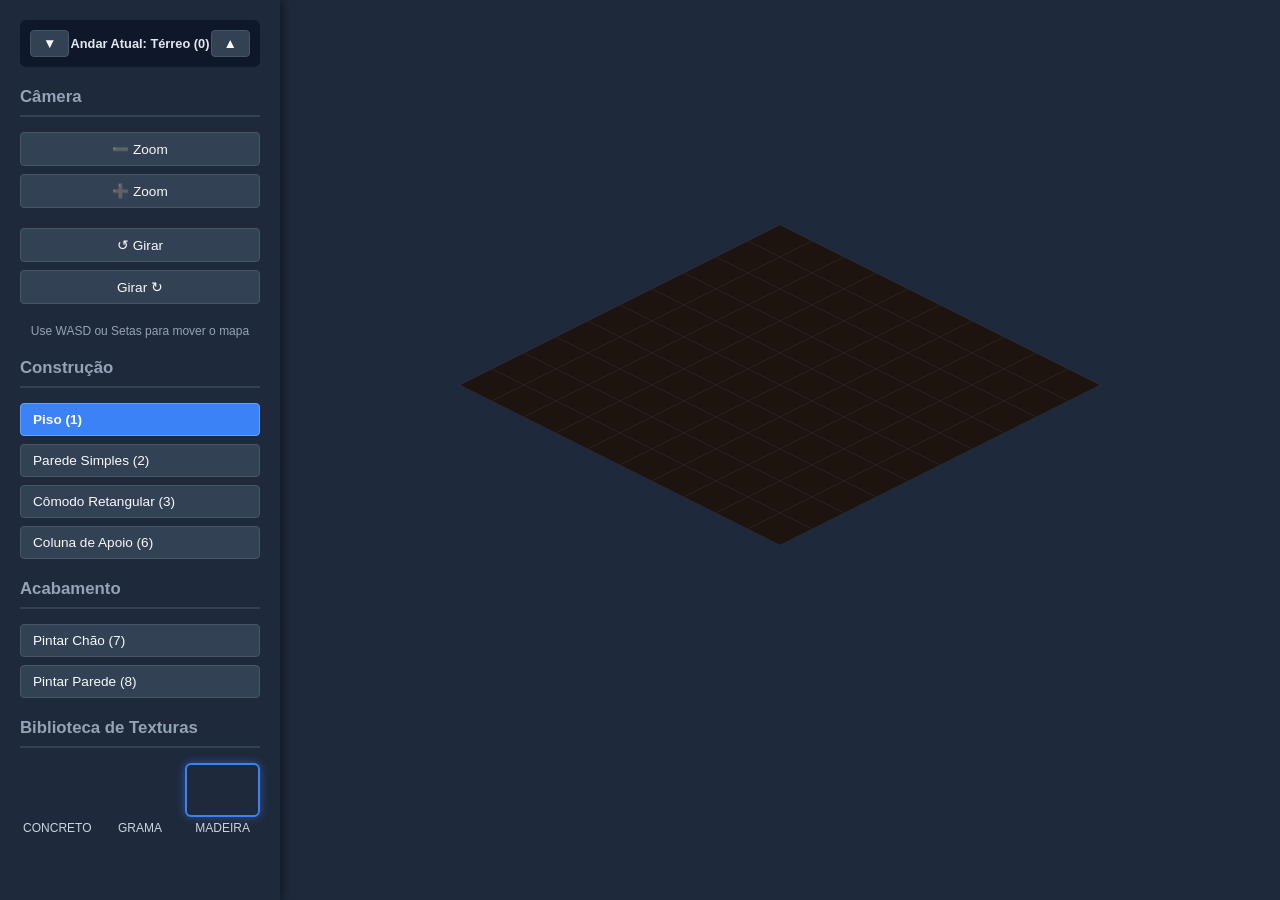
==== index.html @ ed42fa28 "ok" ====
<!DOCTYPE html>
<html lang="pt-BR">
<head>
    <meta charset="UTF-8">
    <meta name="viewport" content="width=device-width, initial-scale=1.0">
    <title>Engine Isométrica 2.5D - Construtor</title>
    <style>
        body {
            margin: 0; padding: 0;
            background-color: #0f172a; color: #e2e8f0;
            font-family: 'Segoe UI', Tahoma, Geneva, Verdana, sans-serif;
            display: flex; height: 100vh; overflow: hidden;
        }

        #ui-panel {
            width: 280px; min-width: 280px;
            background-color: #1e293b; box-shadow: 2px 0 10px rgba(0,0,0,0.5);
            display: flex; flex-direction: column; padding: 20px;
            box-sizing: border-box; z-index: 10; overflow-y: auto;
        }

        h2 { font-size: 1.05rem; margin: 0 0 15px 0; border-bottom: 2px solid #334155; padding-bottom: 8px; color: #94a3b8; }

        .tool-group { display: flex; flex-direction: column; gap: 8px; margin-bottom: 20px; }
        .row-group { display: flex; gap: 8px; justify-content: space-between; }
        .row-group button { flex-grow: 1; text-align: center; }

        button {
            background-color: #334155; color: #f8fafc; border: 1px solid #475569;
            padding: 8px 12px; border-radius: 4px; cursor: pointer; font-size: 0.85rem;
            text-align: left; transition: 0.2s;
        }

        button:hover { background-color: #475569; }
        button.active { background-color: #3b82f6; border-color: #60a5fa; color: white; font-weight: bold; }

        .floor-controls {
            display: flex; justify-content: space-between; align-items: center;
            background-color: #0f172a; padding: 10px; border-radius: 6px; margin-bottom: 20px;
        }
        .floor-controls button { padding: 5px 12px; text-align: center; }
        #floorLabel { font-size: 0.8rem; font-weight: bold; text-align: center; }

        .slider-group { display: flex; flex-direction: column; gap: 5px; font-size: 0.85rem; margin-bottom: 15px; }
        select { background-color: #334155; color: white; border: 1px solid #475569; padding: 6px; border-radius: 4px; width: 100%; }

        .texture-grid { display: grid; grid-template-columns: repeat(3, 1fr); gap: 8px; margin-bottom: 20px; }
        .texture-btn { height: 50px; border-radius: 6px; border: 2px solid transparent; cursor: pointer; background-size: cover; background-position: center; transition: 0.2s; }
        .texture-btn:hover { border-color: #94a3b8; transform: scale(1.05); }
        .texture-btn.selected { border-color: #3b82f6; box-shadow: 0 0 10px rgba(59, 130, 246, 0.5); }
        .texture-label { font-size: 0.75rem; text-align: center; color: #cbd5e1; margin-top: 4px; }
        .texture-wrapper { display: flex; flex-direction: column; }

        .color-picker { display: flex; justify-content: space-between; align-items: center; font-size: 0.85rem; margin-bottom: 8px; }
        .color-picker input[type="color"] { cursor: pointer; border: none; border-radius: 4px; width: 30px; height: 30px; padding: 0; background: none; }

        #canvas-container { flex-grow: 1; position: relative; width: calc(100vw - 280px); height: 100vh; overflow: hidden; }
        #gameCanvas { position: absolute; top: 0; left: 0; width: 100%; height: 100%; cursor: crosshair; display: block; }
    </style>
</head>
<body>

    <div id="ui-panel">
        
        <div class="floor-controls">
            <button id="btnFloorDown" title="Descer Andar">▼</button>
            <span id="floorLabel">Andar Atual: Térreo (0)</span>
            <button id="btnFloorUp" title="Subir Andar">▲</button>
        </div>

        <!-- CÂMERA -->
        <h2>Câmera</h2>
        <div class="tool-group row-group">
            <button id="btnZoomOut" title="Afastar">➖ Zoom</button>
            <button id="btnZoomIn" title="Aproximar">➕ Zoom</button>
        </div>
        <div class="tool-group row-group">
            <button id="btnRotL" title="Em breve!">↺ Girar</button>
            <button id="btnRotR" title="Em breve!">Girar ↻</button>
        </div>
        <div style="font-size: 0.75rem; color: #94a3b8; text-align: center; margin-bottom: 20px;">Use WASD ou Setas para mover o mapa</div>

        <h2>Construção</h2>
        <div class="tool-group">
            <button id="btnPiso" class="active">Piso (1)</button>
            <button id="btnParede">Parede Simples (2)</button>
            <button id="btnRoomRect">Cômodo Retangular (3)</button>
            <button id="btnColuna">Coluna de Apoio (6)</button>
        </div>

        <h2>Acabamento</h2>
        <div class="tool-group">
            <button id="btnPaintFloor">Pintar Chão (7)</button>
            <button id="btnPaintWall">Pintar Parede (8)</button>
        </div>

        <h2>Biblioteca de Texturas</h2>
        <div class="texture-grid" id="texturePalette"></div>

        <h2>Ações</h2>
        <div class="tool-group">
            <button id="btnBorracha">Apagar (Segurar Ctrl)</button>
            <button id="btnCutaway">Paredes: CORTADAS (C)</button>
            <button id="btnUndo">Desfazer (Ctrl+Z)</button> <!-- O BOTÃO QUE DERRUBOU A ENGINE VOLTOU! -->
        </div>

        <h2>Geometria</h2>
        <div class="slider-group">
            <label for="sliderAltura">Altura das Paredes: <strong id="valorAltura">48</strong></label>
            <input type="range" id="sliderAltura" min="12" max="96" value="48">
        </div>

    </div>

    <!-- O CONTAINER SEGURO -->
    <div id="canvas-container">
        <canvas id="gameCanvas"></canvas>
    </div>

    <script src="script.js"></script>
</body>
</html>
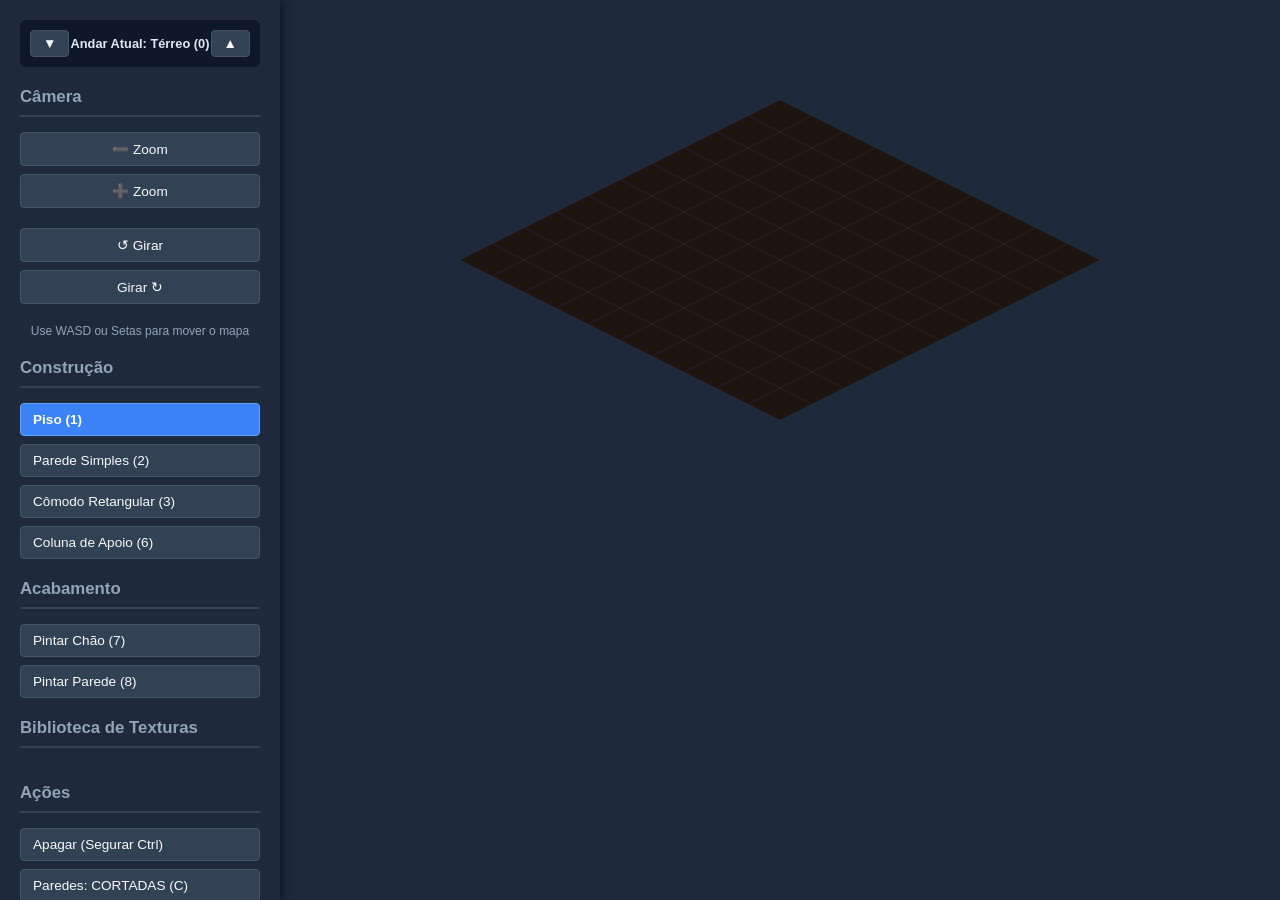
==== commit 2989c36c: "Corrige erro fatal que impedia a engine de carregar + 3 defeitos de construcao - index.html: restaur" ====
--- a/index.html
+++ b/index.html
@@ -1,6 +1,4 @@
-<!DOCTYPE html>
-<html lang="pt-BR">
-<head>
+<html lang="pt-BR"><head>
     <meta charset="UTF-8">
     <meta name="viewport" content="width=device-width, initial-scale=1.0">
     <title>Engine Isométrica 2.5D - Construtor</title>
@@ -109,14 +107,41 @@
             <label for="sliderAltura">Altura das Paredes: <strong id="valorAltura">48</strong></label>
             <input type="range" id="sliderAltura" min="12" max="96" value="48">
         </div>
+        <div class="slider-group">
+            <label for="roofPitchSelect">Inclinação do Telhado</label>
+            <select id="roofPitchSelect">
+                <option value="6">Baixo (Estilo Moderno)</option>
+                <option value="12">Médio (Padrão)</option>
+                <option value="24" selected="">Alto (Clássico)</option>
+            </select>
+        </div>
+
+        <h2>Materiais</h2>
+        <div class="color-picker">
+            <span>Grama / Chão:</span>
+            <input type="color" id="colorSurface" value="#1e293b">
+        </div>
+        <div class="color-picker">
+            <span>Terra (Vazio):</span>
+            <input type="color" id="colorDirt" value="#1e140f">
+        </div>
+        <div class="color-picker">
+            <span>Chão Subsolo:</span>
+            <input type="color" id="colorUnderground" value="#0a0705">
+        </div>
+        <div class="color-picker">
+            <span>Telhado:</span>
+            <input type="color" id="colorRoof" value="#475569">
+        </div>
 
     </div>
 
     <!-- O CONTAINER SEGURO -->
     <div id="canvas-container">
-        <canvas id="gameCanvas"></canvas>
+        <canvas id="gameCanvas" width="1392" height="901"></canvas>
     </div>
 
     <script src="script.js"></script>
+
 </body>
 </html>
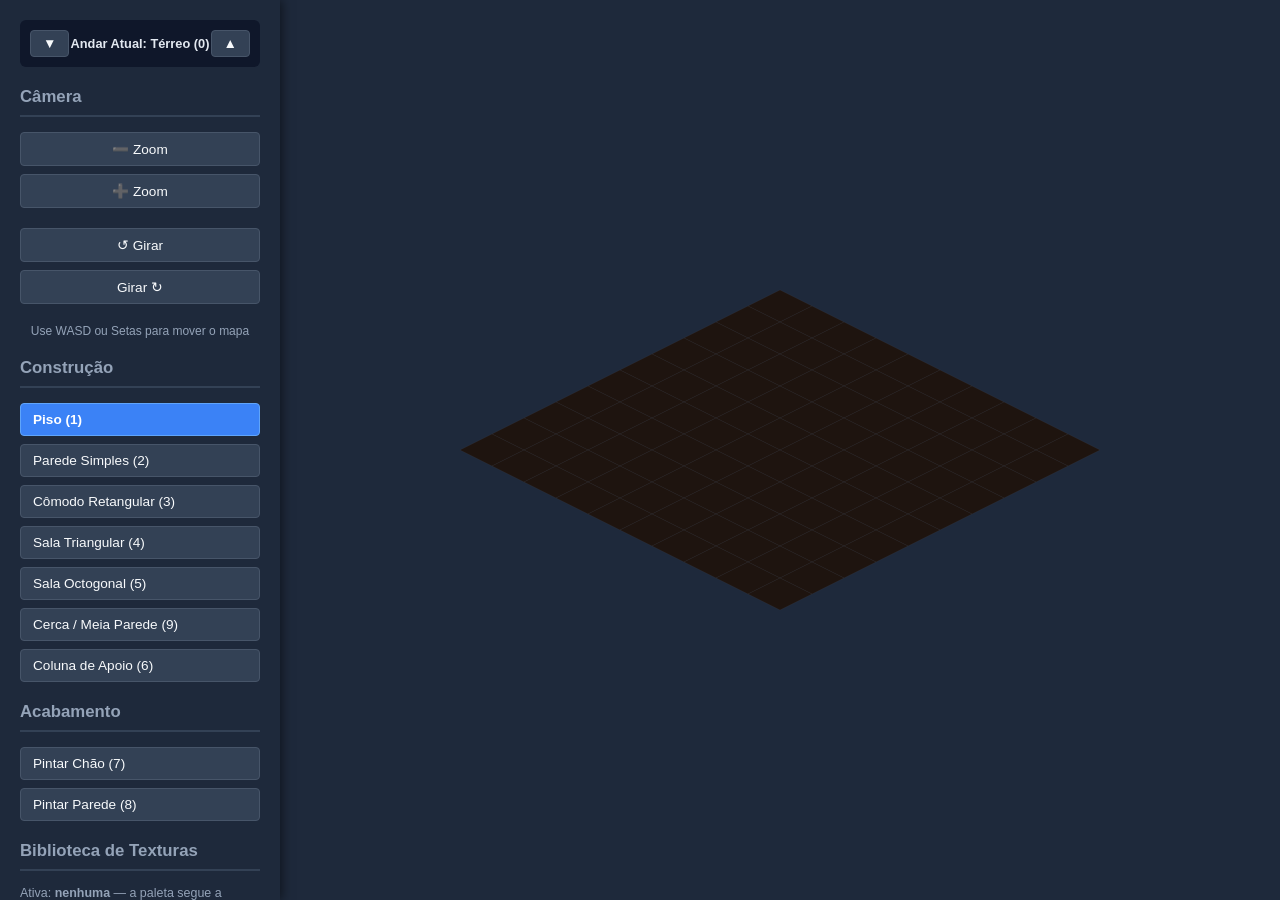
==== commit 66032e1c: "Add files via upload" ====
--- a/index.html
+++ b/index.html
@@ -1,4 +1,6 @@
-<html lang="pt-BR"><head>
+<!DOCTYPE html>
+<html lang="pt-BR">
+<head>
     <meta charset="UTF-8">
     <meta name="viewport" content="width=device-width, initial-scale=1.0">
     <title>Engine Isométrica 2.5D - Construtor</title>
@@ -83,6 +85,9 @@
             <button id="btnPiso" class="active">Piso (1)</button>
             <button id="btnParede">Parede Simples (2)</button>
             <button id="btnRoomRect">Cômodo Retangular (3)</button>
+            <button id="btnRoomTri">Sala Triangular (4)</button>
+            <button id="btnRoomOct">Sala Octogonal (5)</button>
+            <button id="btnCerca">Cerca / Meia Parede (9)</button>
             <button id="btnColuna">Coluna de Apoio (6)</button>
         </div>
 
@@ -93,6 +98,9 @@
         </div>
 
         <h2>Biblioteca de Texturas</h2>
+        <div style="font-size:0.78rem; color:#94a3b8; margin-bottom:8px;">
+            Ativa: <strong id="texturaAtiva">nenhuma</strong> — a paleta segue a ferramenta (7 chão, 8 parede).
+        </div>
         <div class="texture-grid" id="texturePalette"></div>
 
         <h2>Ações</h2>
@@ -112,7 +120,7 @@
             <select id="roofPitchSelect">
                 <option value="6">Baixo (Estilo Moderno)</option>
                 <option value="12">Médio (Padrão)</option>
-                <option value="24" selected="">Alto (Clássico)</option>
+                <option value="24" selected>Alto (Clássico)</option>
             </select>
         </div>
 
@@ -134,14 +142,14 @@
             <input type="color" id="colorRoof" value="#475569">
         </div>
 
+
     </div>
 
     <!-- O CONTAINER SEGURO -->
     <div id="canvas-container">
-        <canvas id="gameCanvas" width="1392" height="901"></canvas>
+        <canvas id="gameCanvas"></canvas>
     </div>
 
     <script src="script.js"></script>
-
 </body>
 </html>
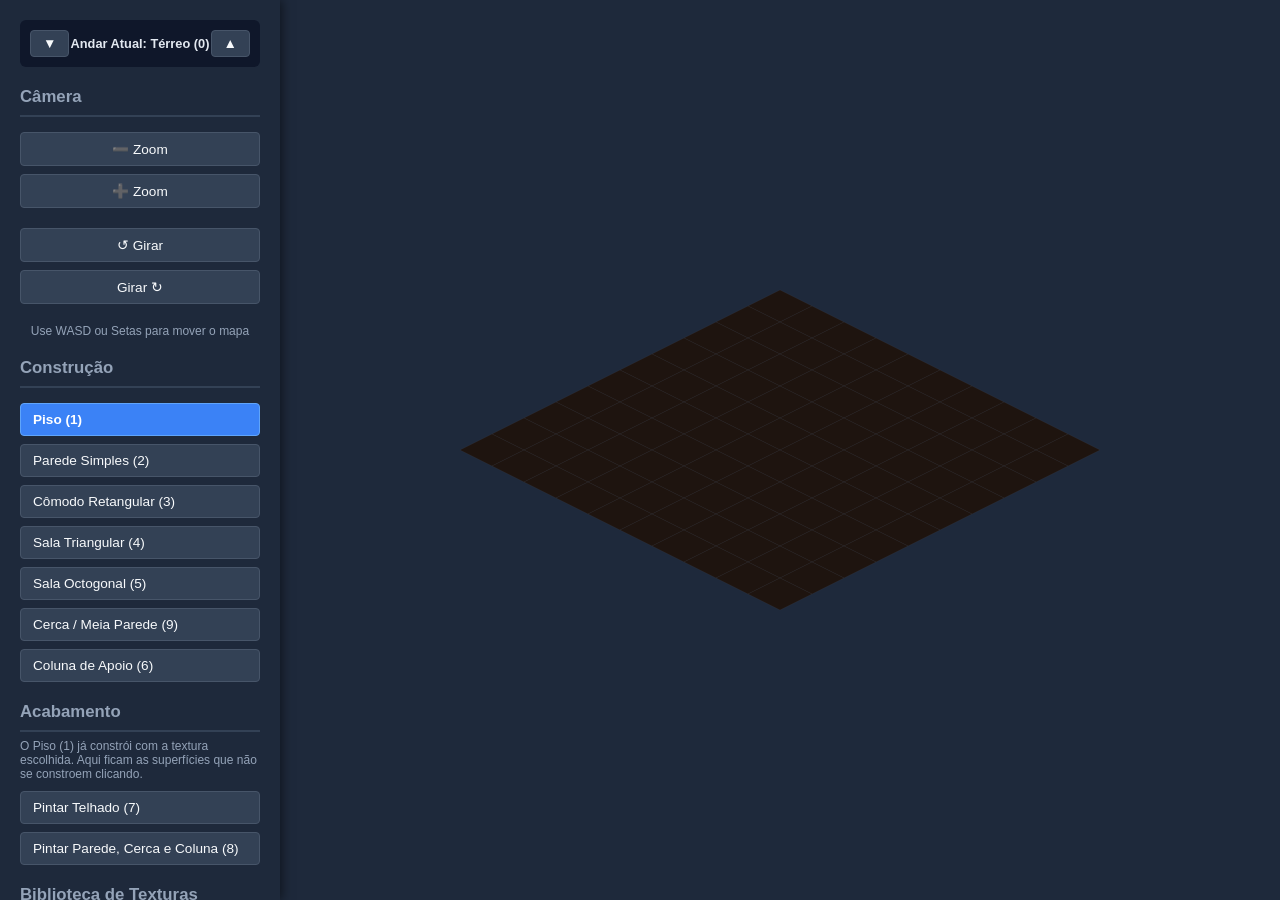
==== commit 6a59bd41: "Add files via upload Acabamento: piso texturizado, pintar telhado e parede" ====
--- a/index.html
+++ b/index.html
@@ -50,6 +50,8 @@
         .texture-btn.selected { border-color: #3b82f6; box-shadow: 0 0 10px rgba(59, 130, 246, 0.5); }
         .texture-label { font-size: 0.75rem; text-align: center; color: #cbd5e1; margin-top: 4px; }
         .texture-wrapper { display: flex; flex-direction: column; }
+        .texture-categoria { grid-column: 1 / -1; font-size: 0.7rem; text-transform: uppercase; letter-spacing: 0.08em;
+            color: #94a3b8; border-bottom: 1px solid #334155; padding-bottom: 3px; margin-top: 6px; }
 
         .color-picker { display: flex; justify-content: space-between; align-items: center; font-size: 0.85rem; margin-bottom: 8px; }
         .color-picker input[type="color"] { cursor: pointer; border: none; border-radius: 4px; width: 30px; height: 30px; padding: 0; background: none; }
@@ -92,14 +94,18 @@
         </div>
 
         <h2>Acabamento</h2>
+        <div style="font-size:0.75rem; color:#94a3b8; margin:-8px 0 10px;">
+            O Piso (1) já constrói com a textura escolhida. Aqui ficam as superfícies que não se constroem clicando.
+        </div>
         <div class="tool-group">
-            <button id="btnPaintFloor">Pintar Chão (7)</button>
-            <button id="btnPaintWall">Pintar Parede (8)</button>
+            <button id="btnPaintRoof">Pintar Telhado (7)</button>
+            <button id="btnPaintWall">Pintar Parede, Cerca e Coluna (8)</button>
         </div>
 
         <h2>Biblioteca de Texturas</h2>
         <div style="font-size:0.78rem; color:#94a3b8; margin-bottom:8px;">
-            Ativa: <strong id="texturaAtiva">nenhuma</strong> — a paleta segue a ferramenta (7 chão, 8 parede).
+            Ativa: <strong id="texturaAtiva">nenhuma</strong> — a paleta segue a ferramenta: chão no Piso (1), telha no (7), parede no (8).<br>
+            Shift pinta o cômodo inteiro · Ctrl remove a textura.
         </div>
         <div class="texture-grid" id="texturePalette"></div>
 
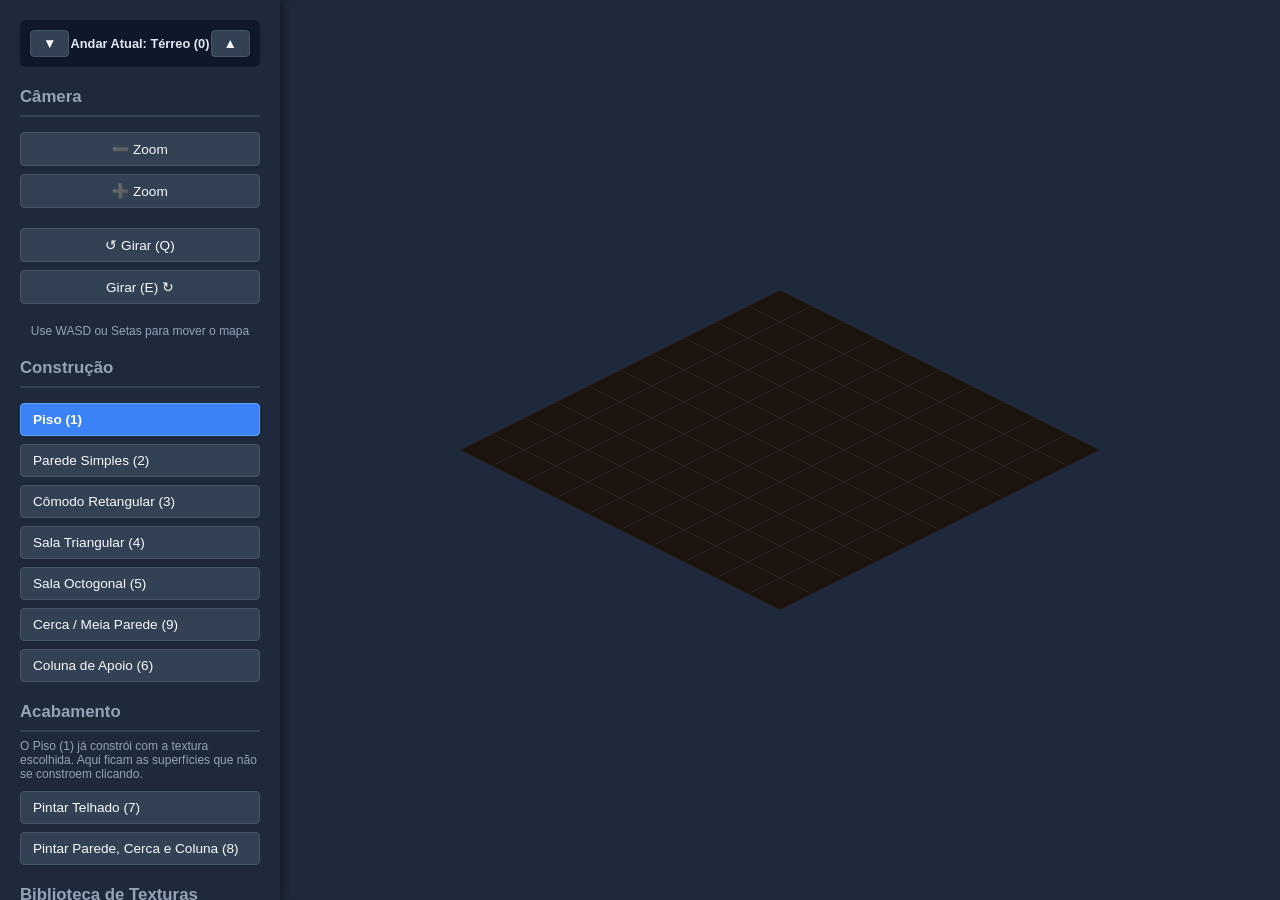
==== commit 6a5a8614: "Add files via upload" ====
--- a/index.html
+++ b/index.html
@@ -77,8 +77,8 @@
             <button id="btnZoomIn" title="Aproximar">➕ Zoom</button>
         </div>
         <div class="tool-group row-group">
-            <button id="btnRotL" title="Em breve!">↺ Girar</button>
-            <button id="btnRotR" title="Em breve!">Girar ↻</button>
+            <button id="btnRotL" title="Girar 90° à esquerda (Q)">↺ Girar (Q)</button>
+            <button id="btnRotR" title="Girar 90° à direita (E)">Girar (E) ↻</button>
         </div>
         <div style="font-size: 0.75rem; color: #94a3b8; text-align: center; margin-bottom: 20px;">Use WASD ou Setas para mover o mapa</div>
 
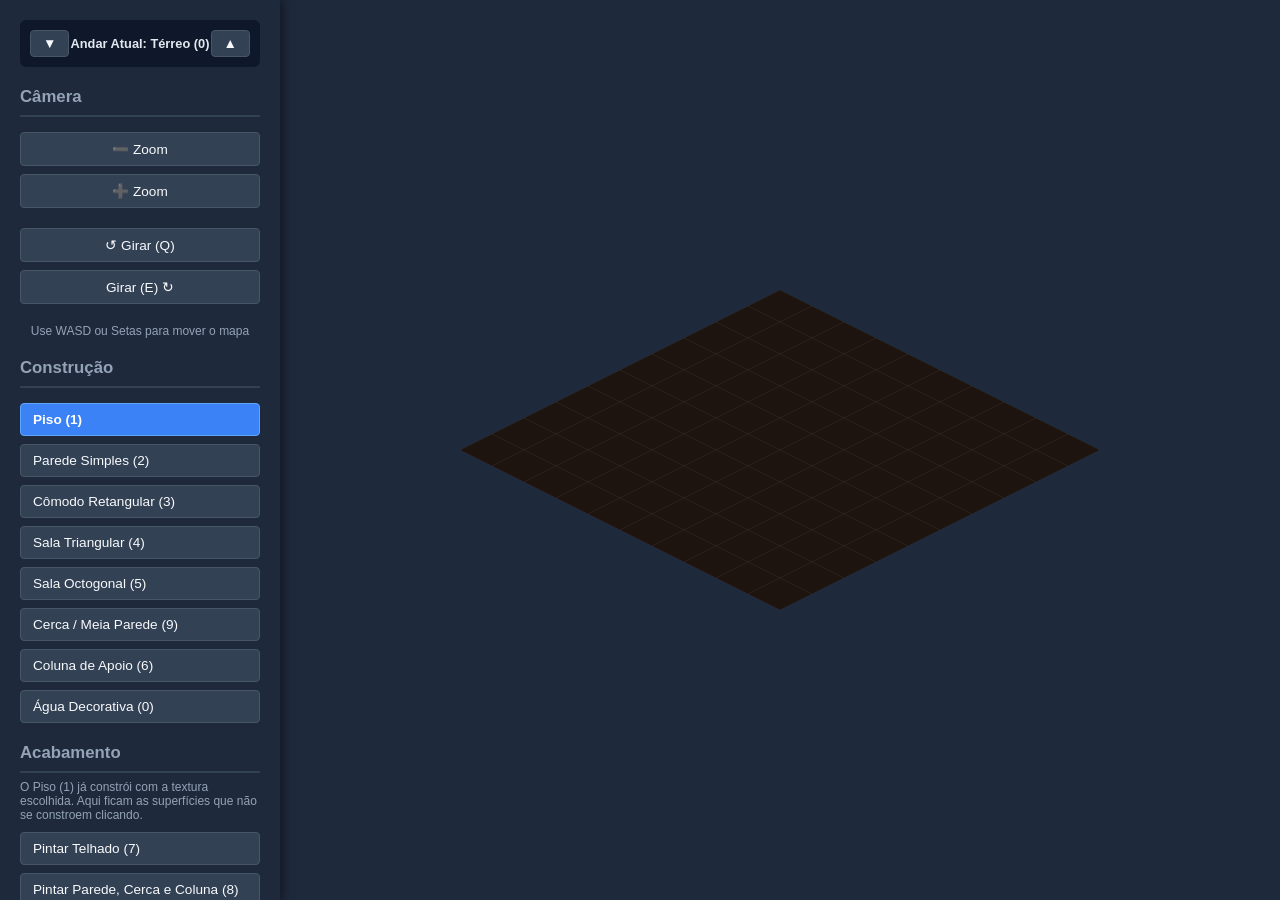
==== commit d9539641: "Add files via upload" ====
--- a/index.html
+++ b/index.html
@@ -91,6 +91,7 @@
             <button id="btnRoomOct">Sala Octogonal (5)</button>
             <button id="btnCerca">Cerca / Meia Parede (9)</button>
             <button id="btnColuna">Coluna de Apoio (6)</button>
+            <button id="btnAgua">Água Decorativa (0)</button>
         </div>
 
         <h2>Acabamento</h2>
@@ -120,6 +121,10 @@
         <div class="slider-group">
             <label for="sliderAltura">Altura das Paredes: <strong id="valorAltura">48</strong></label>
             <input type="range" id="sliderAltura" min="12" max="96" value="48">
+        </div>
+        <div class="slider-group">
+            <label for="sliderPincelAgua">Pincel de Água: <strong id="valorPincelAgua">0,85</strong> ladrilho</label>
+            <input type="range" id="sliderPincelAgua" min="25" max="200" value="85">
         </div>
         <div class="slider-group">
             <label for="roofPitchSelect">Inclinação do Telhado</label>
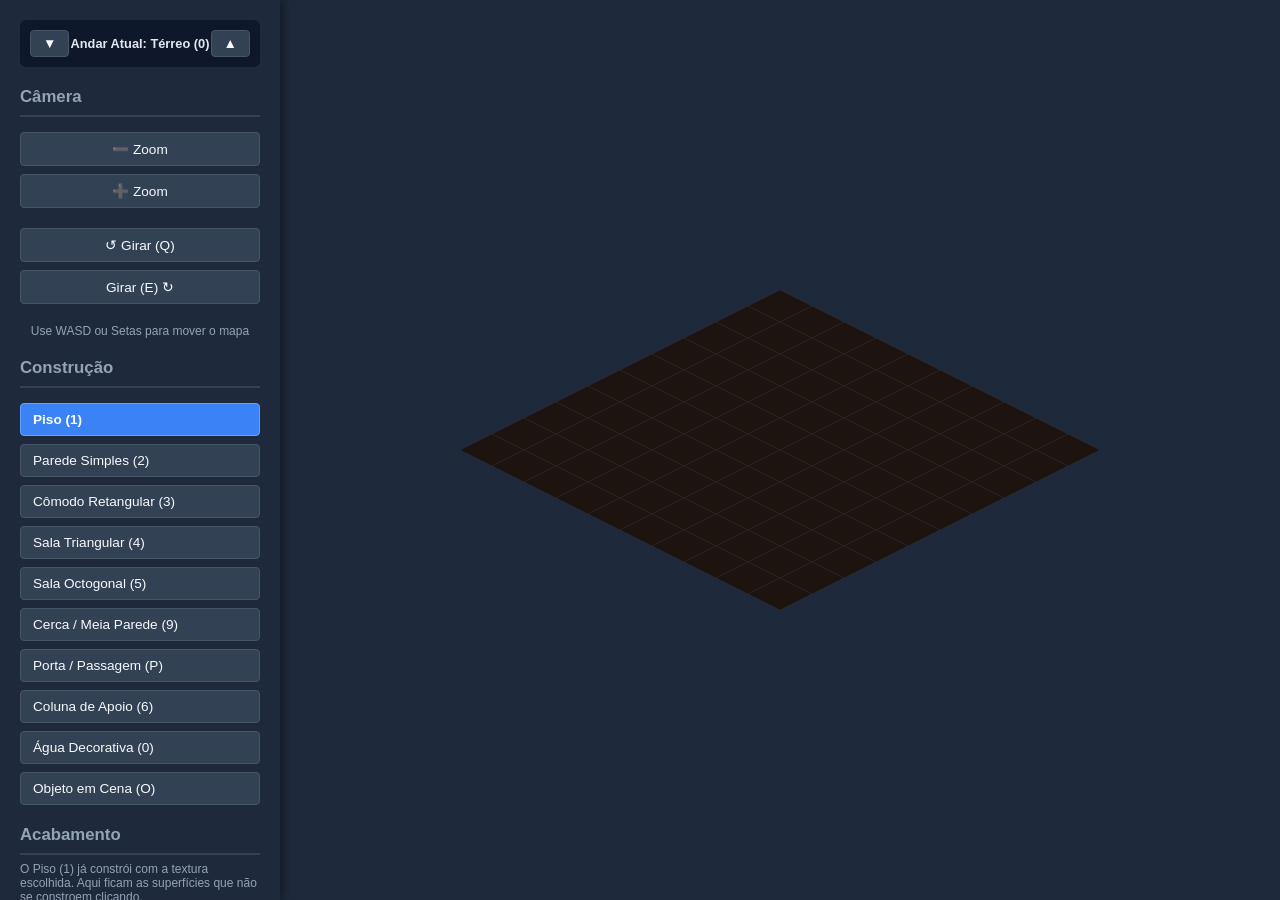
==== commit 5a9ded8f: "Add files via upload" ====
--- a/index.html
+++ b/index.html
@@ -90,8 +90,10 @@
             <button id="btnRoomTri">Sala Triangular (4)</button>
             <button id="btnRoomOct">Sala Octogonal (5)</button>
             <button id="btnCerca">Cerca / Meia Parede (9)</button>
+            <button id="btnPorta">Porta / Passagem (P)</button>
             <button id="btnColuna">Coluna de Apoio (6)</button>
             <button id="btnAgua">Água Decorativa (0)</button>
+            <button id="btnObjeto">Objeto em Cena (O)</button>
         </div>
 
         <h2>Acabamento</h2>
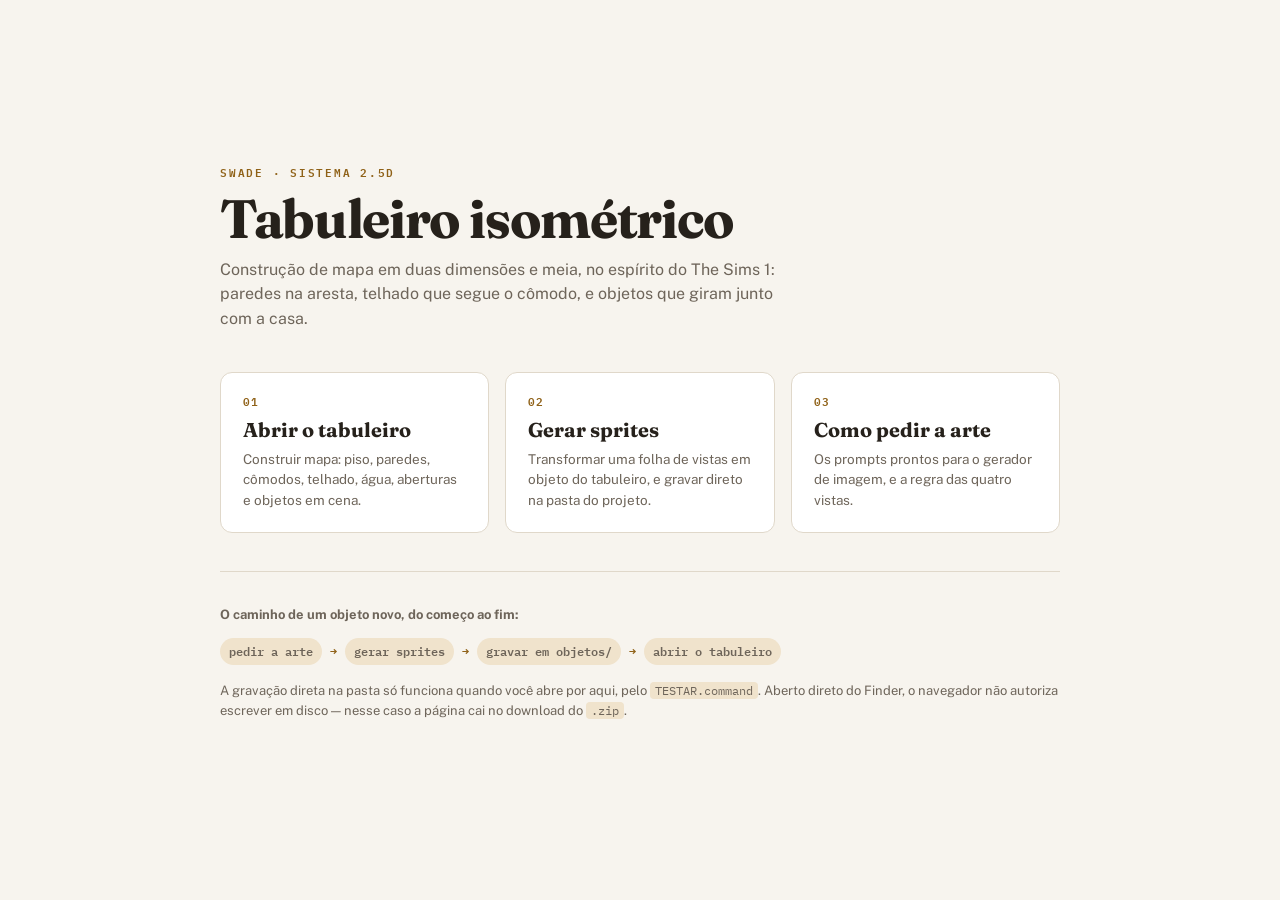
==== commit 91cbf0b5: "Add files via upload" ====
--- a/index.html
+++ b/index.html
@@ -1,168 +1,103 @@
-<!DOCTYPE html>
+<!doctype html>
 <html lang="pt-BR">
 <head>
-    <meta charset="UTF-8">
-    <meta name="viewport" content="width=device-width, initial-scale=1.0">
-    <title>Engine Isométrica 2.5D - Construtor</title>
-    <style>
-        body {
-            margin: 0; padding: 0;
-            background-color: #0f172a; color: #e2e8f0;
-            font-family: 'Segoe UI', Tahoma, Geneva, Verdana, sans-serif;
-            display: flex; height: 100vh; overflow: hidden;
-        }
-
-        #ui-panel {
-            width: 280px; min-width: 280px;
-            background-color: #1e293b; box-shadow: 2px 0 10px rgba(0,0,0,0.5);
-            display: flex; flex-direction: column; padding: 20px;
-            box-sizing: border-box; z-index: 10; overflow-y: auto;
-        }
-
-        h2 { font-size: 1.05rem; margin: 0 0 15px 0; border-bottom: 2px solid #334155; padding-bottom: 8px; color: #94a3b8; }
-
-        .tool-group { display: flex; flex-direction: column; gap: 8px; margin-bottom: 20px; }
-        .row-group { display: flex; gap: 8px; justify-content: space-between; }
-        .row-group button { flex-grow: 1; text-align: center; }
-
-        button {
-            background-color: #334155; color: #f8fafc; border: 1px solid #475569;
-            padding: 8px 12px; border-radius: 4px; cursor: pointer; font-size: 0.85rem;
-            text-align: left; transition: 0.2s;
-        }
-
-        button:hover { background-color: #475569; }
-        button.active { background-color: #3b82f6; border-color: #60a5fa; color: white; font-weight: bold; }
-
-        .floor-controls {
-            display: flex; justify-content: space-between; align-items: center;
-            background-color: #0f172a; padding: 10px; border-radius: 6px; margin-bottom: 20px;
-        }
-        .floor-controls button { padding: 5px 12px; text-align: center; }
-        #floorLabel { font-size: 0.8rem; font-weight: bold; text-align: center; }
-
-        .slider-group { display: flex; flex-direction: column; gap: 5px; font-size: 0.85rem; margin-bottom: 15px; }
-        select { background-color: #334155; color: white; border: 1px solid #475569; padding: 6px; border-radius: 4px; width: 100%; }
-
-        .texture-grid { display: grid; grid-template-columns: repeat(3, 1fr); gap: 8px; margin-bottom: 20px; }
-        .texture-btn { height: 50px; border-radius: 6px; border: 2px solid transparent; cursor: pointer; background-size: cover; background-position: center; transition: 0.2s; }
-        .texture-btn:hover { border-color: #94a3b8; transform: scale(1.05); }
-        .texture-btn.selected { border-color: #3b82f6; box-shadow: 0 0 10px rgba(59, 130, 246, 0.5); }
-        .texture-label { font-size: 0.75rem; text-align: center; color: #cbd5e1; margin-top: 4px; }
-        .texture-wrapper { display: flex; flex-direction: column; }
-        .texture-categoria { grid-column: 1 / -1; font-size: 0.7rem; text-transform: uppercase; letter-spacing: 0.08em;
-            color: #94a3b8; border-bottom: 1px solid #334155; padding-bottom: 3px; margin-top: 6px; }
-
-        .color-picker { display: flex; justify-content: space-between; align-items: center; font-size: 0.85rem; margin-bottom: 8px; }
-        .color-picker input[type="color"] { cursor: pointer; border: none; border-radius: 4px; width: 30px; height: 30px; padding: 0; background: none; }
-
-        #canvas-container { flex-grow: 1; position: relative; width: calc(100vw - 280px); height: 100vh; overflow: hidden; }
-        #gameCanvas { position: absolute; top: 0; left: 0; width: 100%; height: 100%; cursor: crosshair; display: block; }
-    </style>
+<meta charset="utf-8">
+<meta name="viewport" content="width=device-width, initial-scale=1">
+<title>SWADE Tabletop 2.5D</title>
+<link rel="preconnect" href="https://fonts.gstatic.com" crossorigin>
+<link rel="stylesheet" href="https://fonts.googleapis.com/css2?family=Fraunces:opsz,wght@9..144,500;9..144,700&family=Public+Sans:wght@400;500;700&family=IBM+Plex+Mono:wght@400;600&display=swap">
+<style>
+  :root{
+    --papel:#F7F4EE; --superficie:#FFFFFF; --tinta:#26211B; --fraca:#6E655A;
+    --linha:#E0D8CA; --latao:#8F6117; --latao-fraco:#F0E3CC; --sobre-latao:#FFFFFF;
+    --ok:#356446; --ok-fraco:#E2EFE6;
+  }
+  @media (prefers-color-scheme: dark){
+    :root:not([data-theme="light"]){
+      --papel:#15120E; --superficie:#1F1A14; --tinta:#EFE8DC; --fraca:#A09585;
+      --linha:#332C23; --latao:#DCA54F; --latao-fraco:#2A2116; --sobre-latao:#1A1509;
+      --ok:#78BC8E; --ok-fraco:#1E2F24;
+    }
+  }
+  :root[data-theme="dark"]{
+    --papel:#15120E; --superficie:#1F1A14; --tinta:#EFE8DC; --fraca:#A09585;
+    --linha:#332C23; --latao:#DCA54F; --latao-fraco:#2A2116; --sobre-latao:#1A1509;
+    --ok:#78BC8E; --ok-fraco:#1E2F24;
+  }
+  *{box-sizing:border-box}
+  html,body{height:100%}
+  body{
+    background:var(--papel); color:var(--tinta); margin:0;
+    font:400 15px/1.55 "Public Sans", ui-sans-serif, system-ui, sans-serif;
+    display:flex; align-items:center; justify-content:center;
+  }
+  .folha{max-width:880px; width:100%; padding-inline:20px; padding-block:48px}
+  .marca{font:600 11px/1 "IBM Plex Mono",monospace; letter-spacing:.16em;
+         text-transform:uppercase; color:var(--latao); margin:0 0 14px}
+  h1{font:700 clamp(34px,6vw,54px)/1.02 "Fraunces", Georgia, serif;
+     letter-spacing:-.025em; margin:0 0 12px; text-wrap:balance}
+  .sub{color:var(--fraca); max-width:56ch; margin:0 0 40px; font-size:16px}
+  .grade{display:grid; grid-template-columns:repeat(auto-fit,minmax(230px,1fr)); gap:16px}
+  a.porta{
+    display:block; text-decoration:none; color:inherit; background:var(--superficie);
+    border:1px solid var(--linha); border-radius:12px; padding:22px;
+    transition:border-color .15s, transform .15s;
+  }
+  a.porta:hover,a.porta:focus-visible{border-color:var(--latao); transform:translateY(-2px)}
+  a.porta:focus-visible{outline:2px solid var(--latao); outline-offset:2px}
+  a.porta .num{font:600 11px/1 "IBM Plex Mono",monospace; color:var(--latao);
+                letter-spacing:.1em; display:block; margin-bottom:12px}
+  a.porta h2{font:700 20px/1.2 "Fraunces", Georgia, serif; margin:0 0 7px}
+  a.porta p{margin:0; color:var(--fraca); font-size:13.5px; line-height:1.5}
+  .rodape{margin-top:38px; padding-top:20px; border-top:1px solid var(--linha);
+          color:var(--fraca); font-size:13px}
+  .rodape code{font-family:"IBM Plex Mono",monospace; font-size:.92em;
+               background:var(--latao-fraco); padding:1px 5px; border-radius:4px}
+  .fluxo{display:flex; flex-wrap:wrap; gap:8px; align-items:center; margin:10px 0 0;
+         font:600 12px/1.6 "IBM Plex Mono",monospace; color:var(--fraca)}
+  .fluxo span{background:var(--latao-fraco); padding:4px 9px; border-radius:99px}
+  .fluxo i{font-style:normal; color:var(--latao)}
+  @media (prefers-reduced-motion: reduce){ *{transition:none!important} }
+</style>
 </head>
 <body>
+<div class="folha">
+  <p class="marca">SWADE · sistema 2.5D</p>
+  <h1>Tabuleiro isométrico</h1>
+  <p class="sub">Construção de mapa em duas dimensões e meia, no espírito do The Sims 1:
+  paredes na aresta, telhado que segue o cômodo, e objetos que giram junto com a casa.</p>
 
-    <div id="ui-panel">
-        
-        <div class="floor-controls">
-            <button id="btnFloorDown" title="Descer Andar">▼</button>
-            <span id="floorLabel">Andar Atual: Térreo (0)</span>
-            <button id="btnFloorUp" title="Subir Andar">▲</button>
-        </div>
+  <div class="grade">
+    <a class="porta" href="tabuleiro.html">
+      <span class="num">01</span>
+      <h2>Abrir o tabuleiro</h2>
+      <p>Construir mapa: piso, paredes, cômodos, telhado, água, aberturas e objetos em cena.</p>
+    </a>
+    <a class="porta" href="conversor.html">
+      <span class="num">02</span>
+      <h2>Gerar sprites</h2>
+      <p>Transformar uma folha de vistas em objeto do tabuleiro, e gravar direto na
+      pasta do projeto.</p>
+    </a>
+    <a class="porta" href="ferramentas/COMO-GERAR-SPRITES.md">
+      <span class="num">03</span>
+      <h2>Como pedir a arte</h2>
+      <p>Os prompts prontos para o gerador de imagem, e a regra das quatro vistas.</p>
+    </a>
+  </div>
 
-        <!-- CÂMERA -->
-        <h2>Câmera</h2>
-        <div class="tool-group row-group">
-            <button id="btnZoomOut" title="Afastar">➖ Zoom</button>
-            <button id="btnZoomIn" title="Aproximar">➕ Zoom</button>
-        </div>
-        <div class="tool-group row-group">
-            <button id="btnRotL" title="Girar 90° à esquerda (Q)">↺ Girar (Q)</button>
-            <button id="btnRotR" title="Girar 90° à direita (E)">Girar (E) ↻</button>
-        </div>
-        <div style="font-size: 0.75rem; color: #94a3b8; text-align: center; margin-bottom: 20px;">Use WASD ou Setas para mover o mapa</div>
-
-        <h2>Construção</h2>
-        <div class="tool-group">
-            <button id="btnPiso" class="active">Piso (1)</button>
-            <button id="btnParede">Parede Simples (2)</button>
-            <button id="btnRoomRect">Cômodo Retangular (3)</button>
-            <button id="btnRoomTri">Sala Triangular (4)</button>
-            <button id="btnRoomOct">Sala Octogonal (5)</button>
-            <button id="btnCerca">Cerca / Meia Parede (9)</button>
-            <button id="btnPorta">Porta / Passagem (P)</button>
-            <button id="btnColuna">Coluna de Apoio (6)</button>
-            <button id="btnAgua">Água Decorativa (0)</button>
-            <button id="btnObjeto">Objeto em Cena (O)</button>
-        </div>
-
-        <h2>Acabamento</h2>
-        <div style="font-size:0.75rem; color:#94a3b8; margin:-8px 0 10px;">
-            O Piso (1) já constrói com a textura escolhida. Aqui ficam as superfícies que não se constroem clicando.
-        </div>
-        <div class="tool-group">
-            <button id="btnPaintRoof">Pintar Telhado (7)</button>
-            <button id="btnPaintWall">Pintar Parede, Cerca e Coluna (8)</button>
-        </div>
-
-        <h2>Biblioteca de Texturas</h2>
-        <div style="font-size:0.78rem; color:#94a3b8; margin-bottom:8px;">
-            Ativa: <strong id="texturaAtiva">nenhuma</strong> — a paleta segue a ferramenta: chão no Piso (1), telha no (7), parede no (8).<br>
-            Shift pinta o cômodo inteiro · Ctrl remove a textura.
-        </div>
-        <div class="texture-grid" id="texturePalette"></div>
-
-        <h2>Ações</h2>
-        <div class="tool-group">
-            <button id="btnBorracha">Apagar (Segurar Ctrl)</button>
-            <button id="btnCutaway">Paredes: CORTADAS (C)</button>
-            <button id="btnUndo">Desfazer (Ctrl+Z)</button> <!-- O BOTÃO QUE DERRUBOU A ENGINE VOLTOU! -->
-        </div>
-
-        <h2>Geometria</h2>
-        <div class="slider-group">
-            <label for="sliderAltura">Altura das Paredes: <strong id="valorAltura">48</strong></label>
-            <input type="range" id="sliderAltura" min="12" max="96" value="48">
-        </div>
-        <div class="slider-group">
-            <label for="sliderPincelAgua">Pincel de Água: <strong id="valorPincelAgua">0,85</strong> ladrilho</label>
-            <input type="range" id="sliderPincelAgua" min="25" max="200" value="85">
-        </div>
-        <div class="slider-group">
-            <label for="roofPitchSelect">Inclinação do Telhado</label>
-            <select id="roofPitchSelect">
-                <option value="6">Baixo (Estilo Moderno)</option>
-                <option value="12">Médio (Padrão)</option>
-                <option value="24" selected>Alto (Clássico)</option>
-            </select>
-        </div>
-
-        <h2>Materiais</h2>
-        <div class="color-picker">
-            <span>Grama / Chão:</span>
-            <input type="color" id="colorSurface" value="#1e293b">
-        </div>
-        <div class="color-picker">
-            <span>Terra (Vazio):</span>
-            <input type="color" id="colorDirt" value="#1e140f">
-        </div>
-        <div class="color-picker">
-            <span>Chão Subsolo:</span>
-            <input type="color" id="colorUnderground" value="#0a0705">
-        </div>
-        <div class="color-picker">
-            <span>Telhado:</span>
-            <input type="color" id="colorRoof" value="#475569">
-        </div>
-
-
-    </div>
-
-    <!-- O CONTAINER SEGURO -->
-    <div id="canvas-container">
-        <canvas id="gameCanvas"></canvas>
-    </div>
-
-    <script src="script.js"></script>
+  <div class="rodape">
+    <p><b>O caminho de um objeto novo, do começo ao fim:</b></p>
+    <p class="fluxo">
+      <span>pedir a arte</span><i>→</i>
+      <span>gerar sprites</span><i>→</i>
+      <span>gravar em objetos/</span><i>→</i>
+      <span>abrir o tabuleiro</span>
+    </p>
+    <p style="margin-top:16px">A gravação direta na pasta só funciona quando você abre
+    por aqui, pelo <code>TESTAR.command</code>. Aberto direto do Finder, o navegador não
+    autoriza escrever em disco — nesse caso a página cai no download do <code>.zip</code>.</p>
+  </div>
+</div>
 </body>
-</html>+</html>
